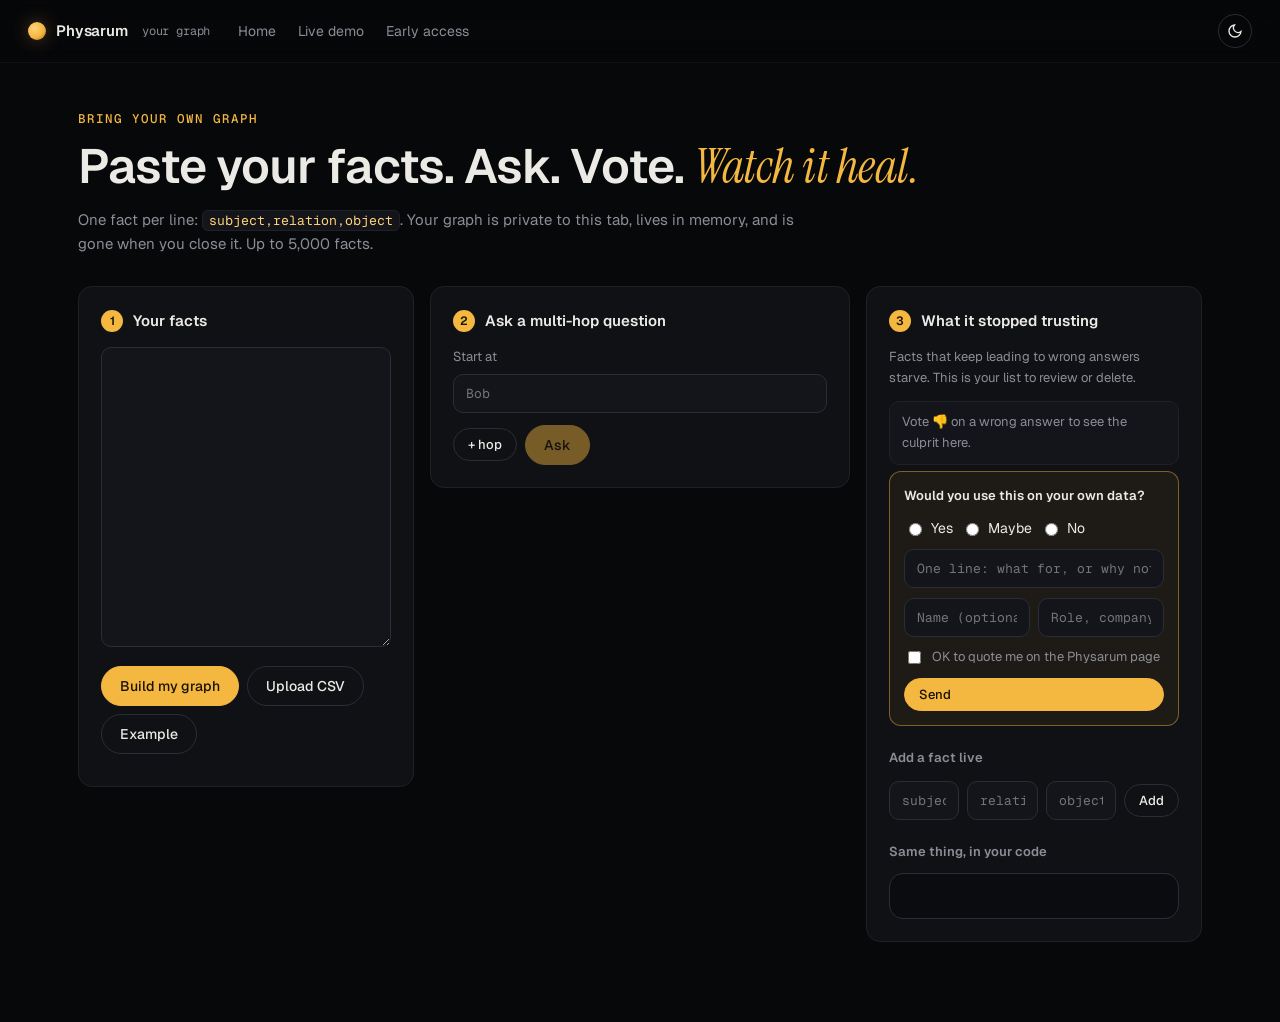
==== static/try.html @ 5b7f93e4 "Initial commit: Physarum" ====
<!doctype html>
<html lang="en">
  <head>
    <meta charset="utf-8" />
    <meta name="viewport" content="width=device-width, initial-scale=1" />
    <title>Try it on your graph · Physarum</title>
    <link
      rel="icon"
      href="data:image/svg+xml,%3Csvg xmlns='http://www.w3.org/2000/svg' viewBox='0 0 32 32'%3E%3Ccircle cx='16' cy='16' r='13' fill='%23f4b740'/%3E%3C/svg%3E"
    />
    <link rel="preconnect" href="https://fonts.googleapis.com" />
    <link rel="preconnect" href="https://fonts.gstatic.com" crossorigin />
    <link
      href="https://fonts.googleapis.com/css2?family=Geist:wght@300;400;500;600;700&family=Geist+Mono:wght@400;500&family=Instrument+Serif:ital@0;1&display=swap"
      rel="stylesheet"
    />
    <script src="/static/theme.js"></script>
    <link rel="stylesheet" href="/static/site.css" />
    <link rel="stylesheet" href="/static/try.css" />
  </head>
  <body>
    <nav class="nav">
      <a class="brand" href="/"><span class="mark"></span>Physarum<span class="for">your graph</span></a>
      <div class="links"><a href="/">Home</a><a href="/demo">Live demo</a><a href="/#plans">Early access</a></div>
      <div class="cta">
        <button
          class="theme-toggle"
          id="themeToggle"
          aria-label="Switch between light and dark theme"
          title="Light / dark"
        >
          <svg
            class="moon"
            viewBox="0 0 24 24"
            fill="none"
            stroke="currentColor"
            stroke-width="2"
            stroke-linecap="round"
          >
            <path d="M21 12.8A9 9 0 1 1 11.2 3a7 7 0 0 0 9.8 9.8z" /></svg
          ><svg
            class="sun"
            viewBox="0 0 24 24"
            fill="none"
            stroke="currentColor"
            stroke-width="2"
            stroke-linecap="round"
          >
            <circle cx="12" cy="12" r="4.5" />
            <path
              d="M12 2v2M12 20v2M4.9 4.9l1.4 1.4M17.7 17.7l1.4 1.4M2 12h2M20 12h2M4.9 19.1l1.4-1.4M17.7 6.3l1.4-1.4"
            />
          </svg>
        </button>
      </div>
    </nav>

    <main class="wrap play">
      <header class="phead">
        <div class="kicker">Bring your own graph</div>
        <h1>Paste your facts. Ask. Vote. <em>Watch it heal.</em></h1>
        <p class="dim">
          One fact per line: <code>subject,relation,object</code>. Your graph is private to this tab, lives in memory,
          and is gone when you close it. Up to 5,000 facts.
        </p>
      </header>

      <div class="pgrid">
        <section class="pcard">
          <div class="ptitle"><span class="num">1</span> Your facts</div>
          <textarea id="facts" spellcheck="false" aria-label="Facts, one per line"></textarea>
          <div class="row">
            <button class="btn primary" id="load">Build my graph</button>
            <label class="btn ghost" for="file"
              >Upload CSV<input id="file" type="file" accept=".csv,.txt" hidden
            /></label>
            <button class="btn ghost" id="example">Example</button>
          </div>
          <p class="note dim" id="loadNote"></p>
        </section>

        <section class="pcard">
          <div class="ptitle"><span class="num">2</span> Ask a multi-hop question</div>
          <div class="ask">
            <label>Start at <input id="subject" list="subjects" placeholder="Bob" /></label>
            <datalist id="subjects"></datalist>
            <div id="hops"></div>
            <div class="row">
              <button class="btn ghost sm" id="addHop">+ hop</button>
              <button class="btn primary" id="askBtn" disabled>Ask</button>
            </div>
          </div>

          <div class="answer" id="answer" hidden>
            <div class="aq dim" id="aq"></div>
            <div class="abig"><span id="aname"></span> <span class="tag" id="atag"></span></div>
            <div class="bar"><i id="abar"></i></div>
            <div class="apath mono" id="apath"></div>
            <div class="alts dim" id="alts"></div>
            <div class="row">
              <span class="dim">Is that right?</span>
              <button class="btn ghost" id="yes">👍 Right</button>
              <button class="btn ghost" id="no">👎 Wrong</button>
            </div>
            <p class="delta" id="delta"></p>
          </div>
        </section>

        <section class="pcard">
          <div class="ptitle"><span class="num">3</span> What it stopped trusting</div>
          <p class="dim small">
            Facts that keep leading to wrong answers starve. This is your list to review or delete.
          </p>
          <ul class="audit" id="audit">
            <li class="dim">Vote 👎 on a wrong answer to see the culprit here.</li>
          </ul>
          <form class="survey" id="survey" hidden>
            <div class="ptitle sub">Would you use this on your own data?</div>
            <div class="row seg3">
              <label><input type="radio" name="would_use" value="yes" required /> Yes</label>
              <label><input type="radio" name="would_use" value="maybe" /> Maybe</label>
              <label><input type="radio" name="would_use" value="no" /> No</label>
            </div>
            <input name="quote" placeholder="One line: what for, or why not?" maxlength="280" />
            <div class="row two">
              <input name="name" placeholder="Name (optional)" /><input
                name="role"
                placeholder="Role, company (optional)"
              />
            </div>
            <label class="consent"><input type="checkbox" name="consent" /> OK to quote me on the Physarum page</label>
            <button class="btn primary sm" type="submit">Send</button>
          </form>
          <div class="ptitle sub">Add a fact live</div>
          <div class="row addf">
            <input id="fs" placeholder="subject" /><input id="fr" placeholder="relation" /><input
              id="fo"
              placeholder="object"
            /><button class="btn ghost sm" id="addFact">Add</button>
          </div>
          <div class="ptitle sub">Same thing, in your code</div>
          <pre class="code small"><code id="snippet"></code></pre>
        </section>
      </div>
    </main>
    <div class="toast" id="toast"></div>
    <script src="/static/try.js"></script>
  </body>
</html>
---- static/site.css ----
:root {
  --bg: #07080a;
  --bg2: #0c0d10;
  --panel: #101115;
  --panel2: #15161b;
  --line: #1f2128;
  --line2: #2a2d36;
  --ink: #eceae4;
  --dim: #8b8d96;
  --faint: #55585f;
  --gold: #f4b740;
  --gold2: #ffd27a;
  --goldglow: rgba(244, 183, 64, 0.35);
  --amber-ink: #1a1204;
  --good: #7ee0a1;
  --bad: #ff7a6b;
  --blue: #8fb8ff;
  --glass: rgba(7, 8, 10, 0.62);
  --glass2: rgba(16, 17, 21, 0.86);
  --overlay: rgba(16, 15, 11, 0.96);
  --scrim: rgba(4, 4, 6, 0.78);
  --spot: rgba(3, 3, 5, 0.74);
  --sunk: #14151a;
  --hover: #1b1c22;
  --track: #202128;
  --btn: #1f1b10;
  --codebg: #0b0c0f;
  --dish: radial-gradient(ellipse at 50% 45%, #141209 0%, #0c0b08 55%, #08080a 100%);
  --hop: #2b2518;
  --leaf: #16140e;
  --tube-lo: #6e4033;
  --tube-hi: #f4b740;
  --heroink: #c9c7c0;
  --text2: #bdbbb4;
  --r: 14px;
  --sans: "Geist", system-ui, -apple-system, sans-serif;
  --mono: "Geist Mono", ui-monospace, monospace;
  --serif: "Instrument Serif", Georgia, serif;
}
[data-theme="light"] {
  --bg: #f6f4ef;
  --bg2: #efece5;
  --panel: #ffffff;
  --panel2: #fbfaf7;
  --line: #e6e1d6;
  --line2: #d8d2c4;
  --ink: #1b1915;
  --dim: #6a665d;
  --faint: #9a958a;
  --gold: #d28a00;
  --gold2: #a86a00;
  --goldglow: rgba(210, 138, 0, 0.25);
  --amber-ink: #1a1204;
  --good: #16884a;
  --bad: #cf3f2e;
  --blue: #2f66d0;
  --glass: rgba(246, 244, 239, 0.78);
  --glass2: rgba(255, 255, 255, 0.9);
  --overlay: rgba(255, 253, 248, 0.97);
  --scrim: rgba(30, 26, 18, 0.35);
  --spot: rgba(30, 26, 18, 0.45);
  --sunk: #f3f0e9;
  --hover: #f1ede4;
  --track: #ebe6db;
  --btn: #fff6e2;
  --dish: radial-gradient(ellipse at 50% 45%, #fffaf0 0%, #f8f3e8 60%, #f2ece0 100%);
  --hop: #f3e3bf;
  --leaf: #fffdf8;
  --tube-lo: #c9b8a6;
  --tube-hi: #d28a00;
  --heroink: #3d3a33;
  --text2: #4a463f;
}
* {
  box-sizing: border-box;
}
body,
.panel,
.card,
.stat,
.mission,
.side,
.answer,
.dish,
.topbar,
.nav {
  transition:
    background-color 0.35s,
    border-color 0.35s,
    color 0.35s;
}
.theme-toggle {
  width: 34px;
  height: 34px;
  border-radius: 50%;
  border: 1px solid var(--line2);
  background: transparent;
  color: var(--ink);
  display: inline-grid;
  place-items: center;
  cursor: pointer;
  transition: all 0.2s;
}
.theme-toggle:hover {
  border-color: var(--gold);
  color: var(--gold);
}
.theme-toggle svg {
  width: 16px;
  height: 16px;
}
.theme-toggle .sun {
  display: none;
}
[data-theme="light"] .theme-toggle .sun {
  display: block;
}
[data-theme="light"] .theme-toggle .moon {
  display: none;
}
[data-theme="light"] .hero-fade {
  background:
    radial-gradient(
      ellipse 60% 70% at 30% 50%,
      rgba(246, 244, 239, 0.94) 0%,
      rgba(246, 244, 239, 0.6) 55%,
      rgba(246, 244, 239, 0.15) 100%
    ),
    linear-gradient(180deg, transparent 70%, var(--bg) 100%);
}
[data-theme="light"] .qa-card,
[data-theme="light"] .code {
  box-shadow: 0 24px 60px -30px rgba(60, 45, 10, 0.25);
}
[data-theme="light"] .stat .num {
  background: linear-gradient(180deg, #c47f00, #9a6100);
  -webkit-background-clip: text;
  background-clip: text;
}
[data-theme="light"] code {
  background: #fbf3df;
  border-color: #efe0bb;
  color: #8a5600;
}
[data-theme="light"] .code code {
  background: none;
  color: inherit;
}
[data-theme="light"] p {
  color: #4a463f;
}
[data-theme="light"] .lede {
  color: var(--heroink);
}
[data-theme="light"] .mini .n {
  fill: #fff3d6;
}
[data-theme="light"] .mini .flow {
  stroke: #a86a00;
}
[data-theme="light"] blockquote {
  color: var(--ink);
}
html {
  scroll-behavior: smooth;
}
body {
  margin: 0;
  background: var(--bg);
  color: var(--ink);
  font: 15px/1.6 var(--sans);
  -webkit-font-smoothing: antialiased;
}
a {
  color: inherit;
  text-decoration: none;
}
code {
  font-family: var(--mono);
  font-size: 0.88em;
  background: var(--sunk);
  border: 1px solid var(--line);
  padding: 1px 6px;
  border-radius: 6px;
  color: var(--gold2);
}
.mono {
  font-family: var(--mono);
}
.dim {
  color: var(--dim);
}
.wrap {
  max-width: 1180px;
  margin: 0 auto;
  padding-left: 28px;
  padding-right: 28px;
}

/* buttons */
.btn {
  display: inline-flex;
  align-items: center;
  gap: 10px;
  border-radius: 999px;
  font: 500 14px var(--sans);
  border: 1px solid var(--line2);
  padding: 10px 18px;
  transition: all 0.2s;
  cursor: pointer;
  background: transparent;
  color: var(--ink);
}
.btn.sm {
  padding: 7px 14px;
  font-size: 13px;
}
.btn.lg {
  padding: 14px 24px;
  font-size: 15px;
}
.btn.primary {
  background: var(--gold);
  color: var(--amber-ink);
  border-color: var(--gold);
  box-shadow: 0 0 0 0 var(--goldglow);
}
.btn.primary:hover {
  background: var(--gold2);
  box-shadow: 0 0 32px 2px var(--goldglow);
  transform: translateY(-1px);
}
.btn.ghost:hover {
  border-color: var(--gold);
  color: var(--gold2);
}
.btn .play {
  font-size: 11px;
  width: 22px;
  height: 22px;
  border-radius: 50%;
  background: var(--amber-ink);
  color: var(--gold);
  display: inline-grid;
  place-items: center;
}
.btn:disabled {
  opacity: 0.45;
  cursor: not-allowed;
  transform: none;
  box-shadow: none;
}

/* nav */
.nav {
  position: fixed;
  top: 0;
  left: 0;
  right: 0;
  z-index: 50;
  display: flex;
  align-items: center;
  gap: 28px;
  padding: 14px 28px;
  background: var(--glass);
  backdrop-filter: blur(14px);
  border-bottom: 1px solid rgba(255, 255, 255, 0.04);
}
.brand {
  display: flex;
  align-items: center;
  gap: 10px;
  font-weight: 600;
  letter-spacing: -0.01em;
}
.brand .for {
  font: 400 12px var(--mono);
  color: var(--dim);
  margin-left: 4px;
}
.mark {
  display: inline-block;
  width: 18px;
  height: 18px;
  border-radius: 50%;
  background: radial-gradient(circle at 35% 35%, var(--gold2), var(--gold) 55%, #a86f10);
  box-shadow: 0 0 18px var(--goldglow);
}
.nav .links {
  display: flex;
  gap: 22px;
  font-size: 14px;
  color: var(--dim);
}
.nav .links a:hover {
  color: var(--ink);
}
.nav .cta {
  margin-left: auto;
  display: flex;
  gap: 10px;
}

/* hero */
.hero {
  position: relative;
  min-height: 100vh;
  display: flex;
  align-items: center;
  overflow: hidden;
  padding-top: 80px;
}
#mold {
  position: absolute;
  inset: 0;
  width: 100%;
  height: 100%;
  opacity: 0.95;
}
.hero-fade {
  position: absolute;
  inset: 0;
  background:
    radial-gradient(
      ellipse 60% 70% at 30% 50%,
      rgba(7, 8, 10, 0.92) 0%,
      rgba(7, 8, 10, 0.55) 55%,
      rgba(7, 8, 10, 0.15) 100%
    ),
    linear-gradient(180deg, transparent 70%, var(--bg) 100%);
  pointer-events: none;
}
.hero-inner {
  position: relative;
  max-width: 1180px;
  margin: 0 auto;
  padding: 0 28px;
  width: 100%;
}
.eyebrow {
  display: inline-flex;
  align-items: center;
  gap: 10px;
  font: 500 12.5px var(--mono);
  color: var(--gold2);
  border: 1px solid rgba(244, 183, 64, 0.25);
  background: rgba(244, 183, 64, 0.06);
  padding: 6px 12px;
  border-radius: 999px;
}
.pulse {
  width: 7px;
  height: 7px;
  border-radius: 50%;
  background: var(--gold);
  box-shadow: 0 0 0 0 var(--goldglow);
  animation: pulse 2s infinite;
}
@keyframes pulse {
  0% {
    box-shadow: 0 0 0 0 rgba(244, 183, 64, 0.6);
  }
  70% {
    box-shadow: 0 0 0 10px rgba(244, 183, 64, 0);
  }
  100% {
    box-shadow: 0 0 0 0 rgba(244, 183, 64, 0);
  }
}
h1 {
  font: 600 clamp(42px, 6.2vw, 82px)/1.02 var(--sans);
  letter-spacing: -0.035em;
  margin: 22px 0 22px;
  max-width: 900px;
}
h1 em,
h2 em {
  font-family: var(--serif);
  font-style: italic;
  font-weight: 400;
  color: var(--gold2);
  letter-spacing: -0.01em;
}
.lede {
  font-size: 18.5px;
  line-height: 1.6;
  color: var(--heroink);
  max-width: 640px;
  margin: 0 0 32px;
}
.hero-cta {
  display: flex;
  gap: 12px;
  flex-wrap: wrap;
}
.chips {
  display: flex;
  gap: 10px;
  flex-wrap: wrap;
  margin-top: 34px;
}
.chip {
  font: 12.5px var(--mono);
  color: var(--dim);
  border: 1px solid var(--line2);
  background: var(--glass2);
  padding: 6px 11px;
  border-radius: 999px;
}
.chip i {
  color: var(--gold);
  font-style: normal;
  margin-right: 4px;
}
.chip code {
  background: none;
  border: none;
  padding: 0;
}
.hero-caption {
  position: absolute;
  right: 28px;
  bottom: 26px;
  font-size: 11px;
  color: var(--faint);
}

/* stats */
.stats {
  max-width: 1124px;
  margin: -40px auto 0;
  padding: 0;
  display: grid;
  grid-template-columns: repeat(4, 1fr);
  gap: 1px;
  background: var(--line);
  border: 1px solid var(--line);
  border-radius: var(--r);
  overflow: hidden;
  position: relative;
  z-index: 3;
}
.stat {
  background: var(--panel);
  padding: 26px 24px;
}
.stat .num {
  font: 600 46px/1 var(--sans);
  letter-spacing: -0.03em;
  background: linear-gradient(180deg, var(--gold2), var(--gold));
  -webkit-background-clip: text;
  background-clip: text;
  color: transparent;
}
.stat .lbl {
  margin-top: 10px;
  font-size: 13.5px;
  color: var(--dim);
  line-height: 1.45;
}
.stat .lbl b {
  color: var(--ink);
  font-weight: 500;
}
.stat .lbl span {
  font: 12px var(--mono);
  color: var(--faint);
}

/* sections */
section {
  padding: 110px 0 0;
}
.kicker {
  font: 500 12.5px var(--mono);
  color: var(--gold);
  letter-spacing: 0.08em;
  text-transform: uppercase;
  margin-bottom: 14px;
}
h2 {
  font: 600 clamp(30px, 3.8vw, 48px)/1.08 var(--sans);
  letter-spacing: -0.03em;
  margin: 0 0 18px;
  max-width: 760px;
}
h3 {
  font: 600 18px/1.3 var(--sans);
  letter-spacing: -0.01em;
  margin: 0 0 8px;
}
p {
  color: var(--text2);
}
.sub {
  max-width: 760px;
  color: var(--dim);
}
.split {
  display: grid;
  grid-template-columns: 1.05fr 1fr;
  gap: 56px;
  align-items: center;
}

.qa-card {
  background: linear-gradient(180deg, var(--panel2), var(--panel));
  border: 1px solid var(--line2);
  border-radius: 18px;
  padding: 24px;
  box-shadow: 0 30px 80px -30px rgba(0, 0, 0, 0.8);
}
.qa-q {
  font-size: 14px;
  color: var(--ink);
  margin-bottom: 16px;
}
.qa-row {
  display: grid;
  grid-template-columns: 120px 1fr auto;
  align-items: center;
  gap: 12px;
  padding: 12px 14px;
  border-radius: 10px;
  margin-bottom: 8px;
  border: 1px solid var(--line);
}
.qa-row .who {
  font: 12px var(--mono);
  color: var(--dim);
}
.qa-row .ans {
  font-weight: 600;
  font-size: 17px;
}
.qa-row .tag {
  font: 11px var(--mono);
  padding: 3px 8px;
  border-radius: 999px;
}
.qa-row.bad .ans {
  color: var(--bad);
  text-decoration: line-through;
  text-decoration-thickness: 1px;
}
.qa-row.bad .tag {
  background: rgba(255, 122, 107, 0.1);
  color: var(--bad);
}
.qa-row.good {
  border-color: rgba(126, 224, 161, 0.25);
  background: rgba(126, 224, 161, 0.04);
}
.qa-row.good .ans {
  color: var(--good);
}
.qa-row.good .tag {
  background: rgba(126, 224, 161, 0.1);
  color: var(--good);
}
.qa-foot {
  margin-top: 14px;
  font-size: 12px;
  color: var(--faint);
}
.qa-foot b {
  color: var(--gold2);
  font-weight: 500;
}

.steps {
  display: grid;
  grid-template-columns: repeat(3, 1fr);
  gap: 16px;
  margin-top: 34px;
}
.step {
  background: var(--panel);
  border: 1px solid var(--line);
  border-radius: var(--r);
  padding: 24px;
}
.sn {
  font-size: 12px;
  color: var(--gold);
  margin-bottom: 12px;
}
.step p {
  font-size: 14px;
  margin: 0 0 16px;
}
.mini {
  width: 100%;
  height: 70px;
}
.mini .n {
  fill: #2a2418;
  stroke: var(--gold);
  stroke-width: 1.5;
}
.mini .n.src {
  fill: var(--gold);
}
.mini .n.ans {
  fill: #13241a;
  stroke: var(--good);
}
.mini .e {
  fill: none;
  stroke-linecap: round;
}
.mini .thick {
  stroke: var(--gold);
  stroke-width: 5;
  filter: drop-shadow(0 0 6px rgba(244, 183, 64, 0.6));
}
.mini .thin {
  stroke: #5a3a30;
  stroke-width: 1.2;
  stroke-dasharray: 3 4;
}
.mini .starve {
  stroke: #7a4a3a;
  stroke-width: 1.2;
  stroke-dasharray: 2 4;
}
.mini .flow {
  fill: none;
  stroke: #fff4c9;
  stroke-width: 2;
  stroke-dasharray: 3 12;
  animation: flow 1.2s linear infinite;
}
@keyframes flow {
  to {
    stroke-dashoffset: -30;
  }
}
.votes {
  display: flex;
  gap: 10px;
  font-size: 22px;
}
.votes span {
  border: 1px solid var(--line2);
  border-radius: 10px;
  padding: 6px 12px;
  background: var(--bg2);
}
.votes .mono {
  font-size: 13px;
  display: grid;
  place-items: center;
  color: var(--dim);
}

.cards {
  display: grid;
  grid-template-columns: repeat(3, 1fr);
  gap: 16px;
  margin-top: 34px;
}
.card {
  position: relative;
  background: var(--panel);
  border: 1px solid var(--line);
  border-radius: var(--r);
  padding: 26px;
  transition:
    border-color 0.25s,
    transform 0.25s;
  overflow: hidden;
}
.card:before {
  content: "";
  position: absolute;
  inset: -1px;
  background: radial-gradient(400px circle at var(--mx, 50%) var(--my, 0%), rgba(244, 183, 64, 0.14), transparent 40%);
  opacity: 0;
  transition: opacity 0.3s;
  pointer-events: none;
}
.card:hover {
  border-color: var(--line2);
  transform: translateY(-2px);
}
.card:hover:before {
  opacity: 1;
}
.cn {
  font-size: 12px;
  color: var(--gold);
  margin-bottom: 26px;
}
.card p {
  font-size: 14px;
  margin: 0;
}

.bench {
  display: grid;
  grid-template-columns: repeat(4, 1fr);
  gap: 16px;
  margin: 34px 0 24px;
}
.bcard {
  background: var(--panel);
  border: 1px solid var(--line);
  border-radius: var(--r);
  padding: 22px;
}
.bcard .big {
  font: 600 40px/1 var(--sans);
  letter-spacing: -0.03em;
  color: var(--gold2);
}
.bcard .big small {
  font-size: 16px;
  color: var(--dim);
  font-weight: 400;
  margin-left: 6px;
}
.bcard .t {
  font-weight: 500;
  margin-top: 10px;
}
.bcard .d {
  font: 12px var(--mono);
  color: var(--faint);
  margin-top: 6px;
}
.bar2 {
  height: 6px;
  border-radius: 3px;
  background: var(--track);
  margin-top: 14px;
  position: relative;
  overflow: hidden;
}
.bar2 i {
  position: absolute;
  left: 0;
  top: 0;
  bottom: 0;
  background: linear-gradient(90deg, var(--gold), var(--gold2));
  border-radius: 3px;
  width: 0;
  transition: width 1.4s cubic-bezier(0.2, 0.8, 0.2, 1);
}
.bar2 b {
  position: absolute;
  top: -3px;
  bottom: -3px;
  width: 2px;
  background: #6b6d75;
}
.table-wrap {
  border: 1px solid var(--line);
  border-radius: var(--r);
  overflow: hidden;
}
.cmp {
  width: 100%;
  border-collapse: collapse;
  font-size: 14px;
}
.cmp th,
.cmp td {
  padding: 14px 18px;
  text-align: left;
  border-bottom: 1px solid var(--line);
}
.cmp th {
  font: 500 12px var(--mono);
  color: var(--dim);
  background: var(--panel);
}
.cmp td {
  color: var(--text2);
}
.cmp tr:last-child td {
  border-bottom: none;
}
.cmp .hl {
  color: var(--gold2);
}
.cmp td.hl {
  font-weight: 600;
  background: rgba(244, 183, 64, 0.04);
}
.foot {
  font-size: 12px;
  margin-top: 14px;
}

.mini-table {
  width: 100%;
  border-collapse: collapse;
  font-size: 13px;
  margin-top: 20px;
}
.mini-table th,
.mini-table td {
  padding: 9px 10px;
  border-bottom: 1px solid var(--line);
  text-align: left;
  vertical-align: top;
}
.mini-table th {
  font: 500 11.5px var(--mono);
  color: var(--dim);
}
.mini-table td {
  color: var(--text2);
}
.code {
  background: var(--codebg);
  border: 1px solid var(--line2);
  border-radius: var(--r);
  padding: 22px;
  font: 12.6px/1.7 var(--mono);
  color: #d8d6cf;
  overflow: auto;
  margin: 0;
  box-shadow: 0 30px 80px -30px rgba(0, 0, 0, 0.8);
}
.code .c {
  color: #5f6270;
}
.code .k {
  color: var(--gold2);
}

.sci {
  border: 1px solid var(--line);
  border-radius: 22px;
  padding: 56px;
  background: radial-gradient(700px 300px at 85% 0%, rgba(244, 183, 64, 0.09), transparent 60%), var(--panel);
  text-align: center;
}
blockquote {
  font: 400 clamp(24px, 3vw, 38px)/1.25 var(--serif);
  margin: 0 auto 22px;
  max-width: 900px;
  color: var(--ink);
}
blockquote em {
  color: var(--gold2);
}
.refs {
  font-size: 12px;
  color: var(--faint);
}

details {
  border-bottom: 1px solid var(--line);
  padding: 18px 0;
  max-width: 860px;
}
summary {
  cursor: pointer;
  font-weight: 500;
  font-size: 16px;
  list-style: none;
  display: flex;
  justify-content: space-between;
}
summary:after {
  content: "+";
  color: var(--gold);
  font-family: var(--mono);
}
details[open] summary:after {
  content: "–";
}
details p {
  margin: 12px 0 0;
  font-size: 14.5px;
}
.final {
  text-align: center;
  padding-top: 120px;
}
.final h2 {
  margin: 0 auto 12px;
}
.final .hero-cta {
  justify-content: center;
  margin-top: 24px;
}
.footer {
  display: flex;
  justify-content: space-between;
  align-items: center;
  padding: 60px 28px 40px;
  margin-top: 100px;
  border-top: 1px solid var(--line);
  font-size: 13px;
  gap: 20px;
}
.footer .mark {
  width: 12px;
  height: 12px;
  vertical-align: -1px;
  margin-right: 6px;
}

.reveal {
  opacity: 0;
  transform: translateY(18px);
  transition:
    opacity 0.8s cubic-bezier(0.2, 0.8, 0.2, 1),
    transform 0.8s cubic-bezier(0.2, 0.8, 0.2, 1);
}
.reveal.in {
  opacity: 1;
  transform: none;
}
@media (max-width: 900px) {
  .nav .links {
    display: none;
  }
  .stats,
  .bench {
    grid-template-columns: 1fr 1fr;
  }
  .steps,
  .cards,
  .split {
    grid-template-columns: 1fr;
  }
  .hero-caption {
    display: none;
  }
}
@media (prefers-reduced-motion: reduce) {
  .reveal {
    opacity: 1;
    transform: none;
    transition: none;
  }
}
.code code {
  background: none;
  border: none;
  padding: 0;
  color: inherit;
  font-size: inherit;
}
.btn {
  white-space: nowrap;
}
@media (max-width: 640px) {
  .nav {
    padding: 12px 16px;
    gap: 12px;
  }
  .nav .for,
  #ghLink {
    display: none;
  }
  .hero-inner {
    padding: 0 18px;
  }
  .wrap {
    padding-left: 18px;
    padding-right: 18px;
  }
  .stats {
    margin: -20px 18px 0;
  }
  .footer {
    flex-direction: column;
    align-items: flex-start;
  }
}

.waitlist {
  margin-top: 22px;
  display: grid;
  grid-template-columns: 1.4fr 1fr 1fr 1.2fr auto;
  gap: 10px;
  align-items: center;
  background: var(--panel);
  border: 1px solid var(--line2);
  border-radius: var(--r);
  padding: 22px;
}
.waitlist h3 {
  margin: 0 0 4px;
}
.waitlist p {
  margin: 0;
  font-size: 13px;
}
.waitlist input {
  background: var(--sunk);
  border: 1px solid var(--line2);
  border-radius: 10px;
  color: var(--ink);
  font: 14px var(--sans);
  padding: 11px 12px;
  outline: none;
  min-width: 0;
}
.waitlist input:focus {
  border-color: var(--gold);
}
.waitlist .wmsg {
  grid-column: 1 / -1;
  font-size: 12px;
}
.waitlist .wmsg.ok {
  color: var(--good);
}
@media (max-width: 1000px) {
  .waitlist {
    grid-template-columns: 1fr;
  }
}

.evid {
  grid-template-columns: repeat(4, 1fr);
}
.evid .card {
  color: inherit;
  text-decoration: none;
  display: flex;
  flex-direction: column;
  gap: 10px;
}
.evid .big {
  font: 600 38px var(--sans);
  letter-spacing: -0.02em;
  color: var(--gold);
}
.evid .src {
  font-size: 11px;
  color: var(--dim);
  margin-top: auto;
}
.vs {
  margin-top: 26px;
  overflow-x: auto;
}
.vs table {
  width: 100%;
  border-collapse: collapse;
  font-size: 14px;
  background: var(--panel);
  border: 1px solid var(--line);
  border-radius: var(--r);
  overflow: hidden;
}
.vs th,
.vs td {
  text-align: left;
  padding: 12px 16px;
  border-bottom: 1px solid var(--line);
  vertical-align: top;
}
.vs th {
  font-weight: 600;
}
.vs td:first-child {
  color: var(--dim);
  width: 26%;
}
.vs .us {
  background: color-mix(in srgb, var(--gold) 9%, transparent);
  color: var(--ink);
  font-weight: 500;
}
.vs p {
  margin-top: 12px;
}
.traction {
  margin-top: 22px;
  background: var(--panel);
  border: 1px solid var(--line2);
  border-radius: var(--r);
  padding: 22px;
}
.tlive {
  font: 12px var(--mono);
  color: var(--good);
  display: flex;
  align-items: center;
  gap: 8px;
}
.tlive .dot {
  width: 8px;
  height: 8px;
  border-radius: 50%;
  background: var(--good);
  box-shadow: 0 0 10px var(--good);
}
.tnums {
  display: flex;
  flex-wrap: wrap;
  gap: 28px;
  margin-top: 14px;
}
.tnums div b {
  display: block;
  font: 600 28px var(--sans);
}
.tnums div span {
  font-size: 13px;
  color: var(--dim);
}
.quotes {
  display: grid;
  grid-template-columns: repeat(auto-fit, minmax(260px, 1fr));
  gap: 12px;
  margin-top: 18px;
}
.quotes blockquote {
  margin: 0;
  padding: 14px 16px;
  border-left: 2px solid var(--gold);
  background: var(--sunk);
  border-radius: 8px;
  font-size: 14px;
}
.quotes cite {
  display: block;
  margin-top: 6px;
  font: 12px var(--mono);
  color: var(--dim);
  font-style: normal;
}
@media (max-width: 1000px) {
  .evid {
    grid-template-columns: 1fr 1fr;
  }
}
---- static/try.css ----
.play {
  padding-top: 110px;
  padding-bottom: 80px;
}
.phead h1 {
  font-size: clamp(30px, 4vw, 48px);
  line-height: 1.08;
  letter-spacing: -0.02em;
  margin: 10px 0 12px;
}
.phead h1 em {
  font-family: var(--serif);
  font-style: italic;
  font-weight: 400;
  color: var(--gold);
}
.phead p {
  max-width: 720px;
}
.pgrid {
  display: grid;
  grid-template-columns: 1fr 1.25fr 1fr;
  gap: 16px;
  margin-top: 30px;
  align-items: start;
}
.pcard {
  background: var(--panel);
  border: 1px solid var(--line);
  border-radius: var(--r);
  padding: 22px;
  min-width: 0;
}
.ptitle {
  font-weight: 600;
  margin-bottom: 14px;
  display: flex;
  align-items: center;
  gap: 10px;
}
.ptitle.sub {
  margin: 22px 0 10px;
  font-size: 13px;
  color: var(--dim);
}
.num {
  width: 22px;
  height: 22px;
  border-radius: 50%;
  background: var(--gold);
  color: #1a1408;
  font: 600 12px var(--sans);
  display: inline-grid;
  place-items: center;
}
textarea,
.play input {
  width: 100%;
  background: var(--sunk);
  border: 1px solid var(--line2);
  border-radius: 10px;
  color: var(--ink);
  font: 13px var(--mono);
  padding: 10px 12px;
  outline: none;
}
textarea {
  height: 300px;
  resize: vertical;
  line-height: 1.55;
}
textarea:focus,
.play input:focus {
  border-color: var(--gold);
}
.row {
  display: flex;
  gap: 8px;
  align-items: center;
  flex-wrap: wrap;
  margin-top: 12px;
}
.note {
  font-size: 13px;
  margin: 10px 0 0;
}
.ask label {
  display: grid;
  gap: 6px;
  font-size: 13px;
  color: var(--dim);
  margin-top: 10px;
}
.hop {
  display: flex;
  gap: 8px;
  align-items: end;
}
.hop label {
  flex: 1;
}
.hop select {
  width: 100%;
  background: var(--sunk);
  border: 1px solid var(--line2);
  border-radius: 10px;
  color: var(--ink);
  font: 13px var(--mono);
  padding: 10px 12px;
}
.hop .x {
  background: none;
  border: 0;
  color: var(--faint);
  cursor: pointer;
  font-size: 18px;
  padding: 8px;
}
.answer {
  margin-top: 22px;
  border-top: 1px solid var(--line);
  padding-top: 18px;
}
.aq {
  font-size: 13px;
}
.abig {
  font-size: 30px;
  font-weight: 600;
  letter-spacing: -0.01em;
  margin: 6px 0 10px;
  display: flex;
  align-items: center;
  gap: 10px;
}
.tag {
  font: 500 11px var(--mono);
  padding: 3px 8px;
  border-radius: 999px;
  border: 1px solid var(--line2);
  color: var(--dim);
}
.tag.sure {
  color: var(--good);
  border-color: color-mix(in srgb, var(--good) 40%, transparent);
}
.tag.unsure {
  color: var(--gold);
  border-color: color-mix(in srgb, var(--gold) 40%, transparent);
}
.bar {
  height: 6px;
  background: var(--track);
  border-radius: 99px;
  overflow: hidden;
}
.bar i {
  display: block;
  height: 100%;
  background: var(--gold);
  border-radius: 99px;
  transition: width 0.6s cubic-bezier(0.2, 0.8, 0.2, 1);
}
.apath {
  font-size: 13px;
  margin: 12px 0 6px;
  color: var(--text2);
}
.alts {
  font-size: 13px;
}
.delta {
  font-size: 14px;
  min-height: 20px;
  margin: 12px 0 0;
}
.delta b {
  color: var(--gold);
}
.small {
  font-size: 13px;
}
.audit {
  list-style: none;
  padding: 0;
  margin: 0;
  display: grid;
  gap: 8px;
}
.audit li {
  font-size: 13px;
  padding: 10px 12px;
  border-radius: 10px;
  background: var(--sunk);
  border: 1px solid var(--line);
}
.audit li.flag {
  border-color: color-mix(in srgb, var(--bad) 45%, transparent);
}
.audit .m {
  font: 12px var(--mono);
  color: var(--dim);
  margin-top: 4px;
}
.addf input {
  flex: 1;
  min-width: 70px;
}
.code.small {
  font-size: 12px;
  white-space: pre-wrap;
}
.toast {
  position: fixed;
  bottom: 24px;
  left: 50%;
  transform: translate(-50%, 10px);
  background: var(--overlay);
  border: 1px solid rgba(244, 183, 64, 0.4);
  border-radius: 10px;
  padding: 10px 16px;
  font-size: 14px;
  opacity: 0;
  transition: all 0.3s;
  pointer-events: none;
  z-index: 50;
}
.toast.on {
  opacity: 1;
  transform: translate(-50%, 0);
}
@media (max-width: 1100px) {
  .pgrid {
    grid-template-columns: 1fr;
  }
}

.survey {
  display: grid;
  gap: 10px;
  margin-top: 6px;
  padding: 14px;
  border: 1px solid color-mix(in srgb, var(--gold) 45%, transparent);
  border-radius: 12px;
  background: color-mix(in srgb, var(--gold) 6%, transparent);
}
.survey .ptitle.sub {
  margin: 0;
  color: var(--ink);
}
.survey .row {
  margin-top: 0;
}
.seg3 label {
  display: flex;
  gap: 6px;
  align-items: center;
  font-size: 14px;
  cursor: pointer;
}
.seg3 input,
.consent input {
  width: auto;
  accent-color: var(--gold);
}
.survey .two input {
  flex: 1;
  min-width: 0;
}
.consent {
  font-size: 13px;
  color: var(--dim);
  display: flex;
  gap: 8px;
  align-items: center;
}
.survey .done {
  color: var(--good);
  font-size: 14px;
}
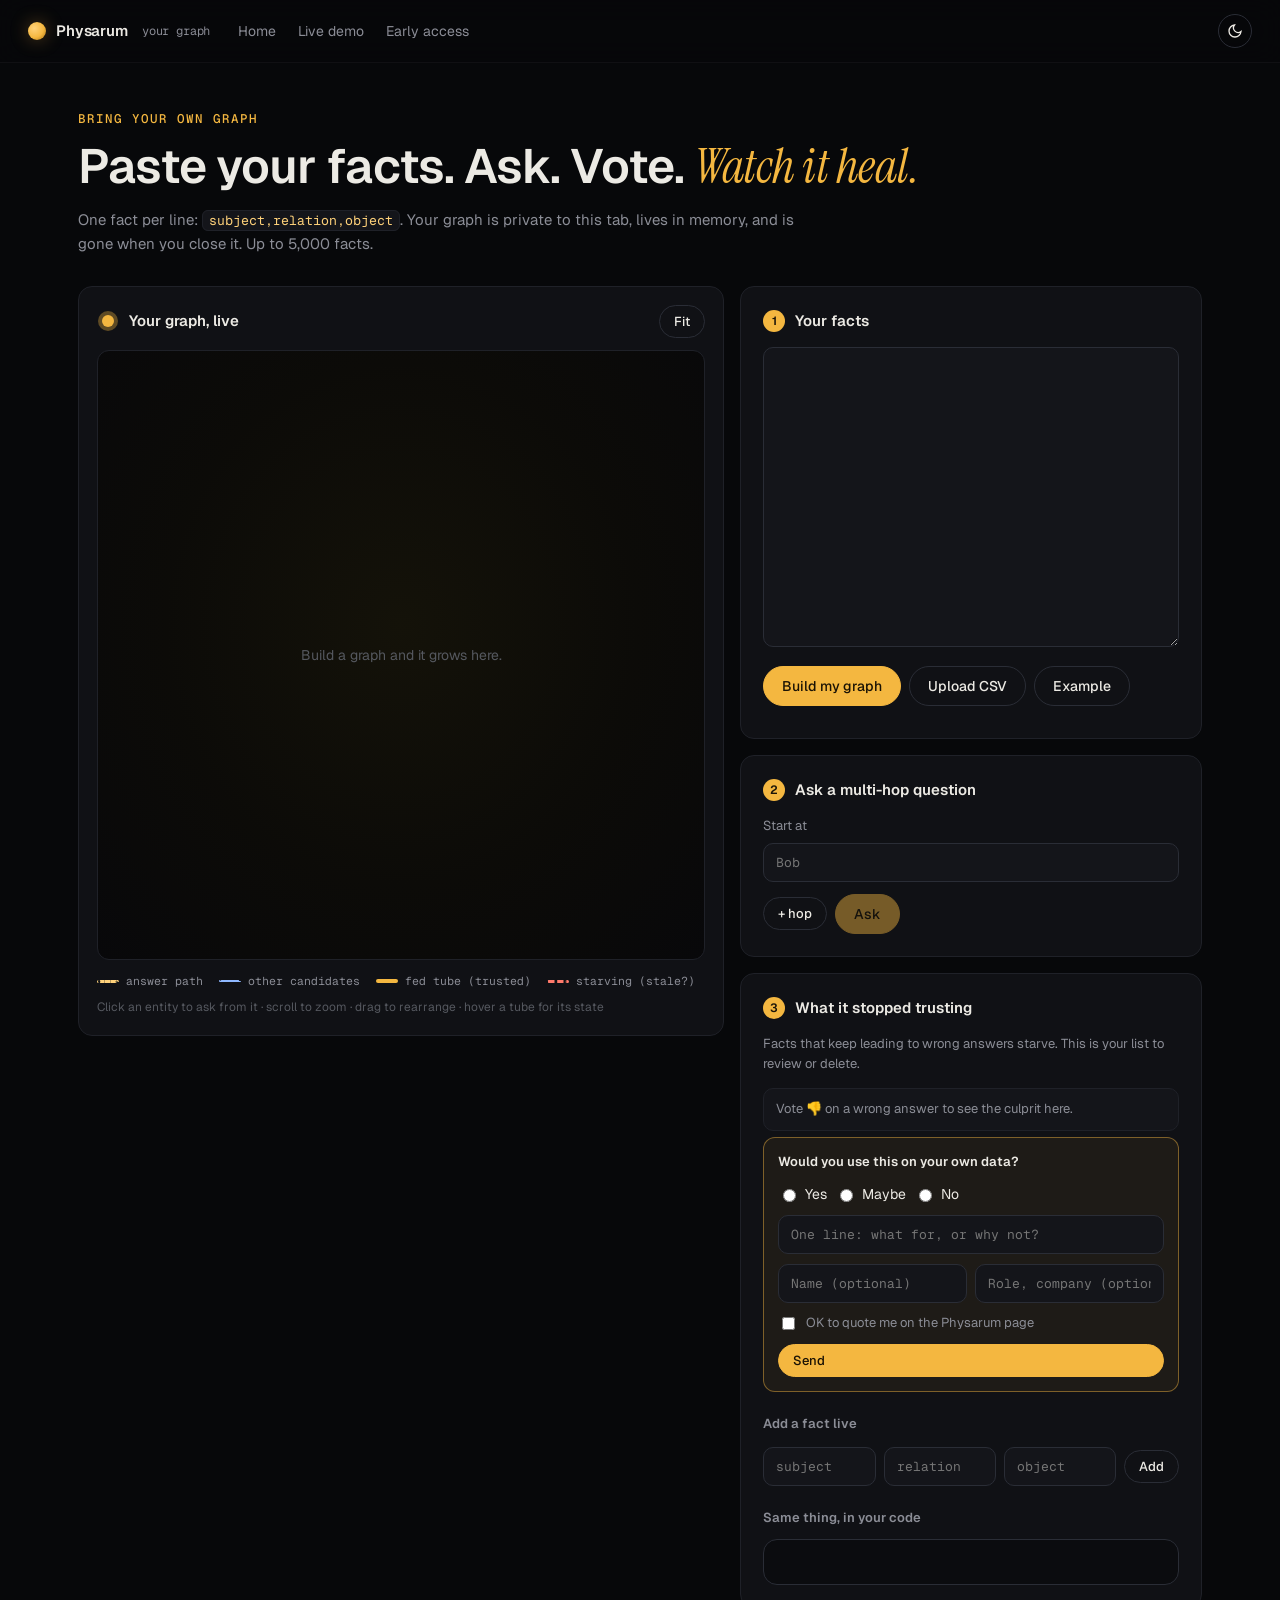
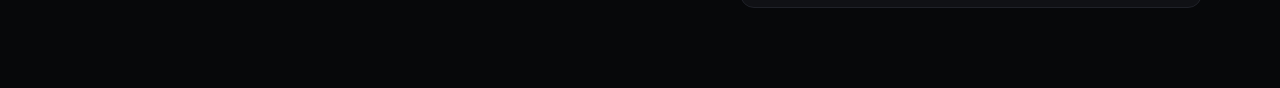
==== commit c64dcf0c: "Live graph diagram on /try; batched shared-colony writes (fix3)" ====
--- a/static/try.html
+++ b/static/try.html
@@ -64,6 +64,24 @@
           and is gone when you close it. Up to 5,000 facts.
         </p>
       </header>
+
+      <div class="playlayout">
+      <section class="pcard gcard" id="gcard" aria-label="Live diagram of your graph">
+        <div class="ghead">
+          <div class="ptitle"><span class="num live"></span> Your graph, live</div>
+          <span class="gmeta mono" id="gmeta"></span>
+          <button class="btn ghost sm" id="gFit" title="Fit the whole graph in view">Fit</button>
+        </div>
+        <div class="gstage">
+          <svg id="graph" role="img" aria-label="Diagram of your facts: entities and the relations between them"></svg>
+          <div class="gempty" id="gempty">Build a graph and it grows here.</div>
+        </div>
+        <div class="glegend mono">
+          <span><i class="sw path"></i>answer path</span><span><i class="sw alt"></i>other candidates</span
+          ><span><i class="sw fed"></i>fed tube (trusted)</span><span><i class="sw bad"></i>starving (stale?)</span>
+        </div>
+        <p class="ghint">Click an entity to ask from it · scroll to zoom · drag to rearrange · hover a tube for its state</p>
+      </section>
 
       <div class="pgrid">
         <section class="pcard">
@@ -142,8 +160,10 @@
           <pre class="code small"><code id="snippet"></code></pre>
         </section>
       </div>
+      </div>
     </main>
     <div class="toast" id="toast"></div>
+    <script src="/static/d3.min.js"></script>
     <script src="/static/try.js"></script>
   </body>
 </html>
--- a/static/site.css
+++ b/static/site.css
@@ -309,6 +309,8 @@
   align-items: center;
   overflow: hidden;
   padding-top: 80px;
+  /* keep hero content clear of the caption (bottom: 26px) and the stats panel, which overlaps by 40px */
+  padding-bottom: 120px;
 }
 #mold {
   position: absolute;
--- a/static/try.css
+++ b/static/try.css
@@ -278,3 +278,264 @@
   color: var(--good);
   font-size: 14px;
 }
+
+/* ---------- live graph diagram ---------- */
+.playlayout {
+  display: grid;
+  grid-template-columns: minmax(0, 1.4fr) minmax(360px, 1fr);
+  gap: 16px;
+  margin-top: 30px;
+  align-items: start;
+}
+.playlayout .pgrid {
+  grid-template-columns: 1fr;
+  margin-top: 0;
+}
+.gcard {
+  position: sticky;
+  top: 84px;
+  padding: 18px;
+}
+.ghead {
+  display: flex;
+  align-items: center;
+  gap: 12px;
+  margin-bottom: 12px;
+}
+.ghead .ptitle {
+  margin: 0;
+}
+.gmeta {
+  margin-left: auto;
+  font-size: 11.5px;
+  color: var(--faint);
+  text-align: right;
+}
+.num.live {
+  position: relative;
+  width: 12px;
+  height: 12px;
+  margin: 0 5px;
+  box-shadow: 0 0 0 4px var(--goldglow);
+  animation: livepulse 2s ease-in-out infinite;
+}
+@keyframes livepulse {
+  50% {
+    box-shadow: 0 0 0 8px transparent;
+  }
+}
+.gstage {
+  position: relative;
+  height: clamp(380px, calc(100vh - 290px), 720px);
+  border-radius: 12px;
+  border: 1px solid var(--line);
+  background: var(--dish);
+  overflow: hidden;
+}
+#graph {
+  display: block;
+  width: 100%;
+  height: 100%;
+  cursor: grab;
+  touch-action: none;
+}
+#graph:active {
+  cursor: grabbing;
+}
+.gempty {
+  position: absolute;
+  inset: 0;
+  display: grid;
+  place-items: center;
+  color: var(--faint);
+  font-size: 14px;
+  pointer-events: none;
+}
+.gempty[hidden] {
+  display: none;
+}
+.glegend {
+  display: flex;
+  flex-wrap: wrap;
+  gap: 6px 16px;
+  margin-top: 12px;
+  font-size: 11.5px;
+  color: var(--dim);
+}
+.glegend span {
+  display: inline-flex;
+  align-items: center;
+  gap: 7px;
+}
+.sw {
+  display: inline-block;
+  width: 22px;
+  height: 0;
+  border-top: 3px solid var(--line2);
+  border-radius: 2px;
+}
+.sw.path {
+  border-top: 3px dotted var(--gold2);
+}
+.sw.alt {
+  border-top: 2px dashed var(--blue);
+}
+.sw.fed {
+  border-top: 4px solid var(--gold);
+}
+.sw.bad {
+  border-top: 3px dashed var(--bad);
+}
+.ghint {
+  margin: 8px 0 0;
+  font-size: 12px;
+  color: var(--faint);
+}
+
+/* svg marks: colours come from theme tokens, so light/dark switch live */
+.gl {
+  fill: none;
+  stroke: var(--line2);
+  stroke-linecap: round;
+  transition:
+    stroke 0.6s,
+    opacity 0.6s;
+}
+.gl.fed {
+  stroke: var(--gold);
+}
+.gl.weak {
+  stroke: color-mix(in srgb, var(--bad) 55%, var(--line2));
+}
+.gl.bad {
+  stroke: var(--bad);
+  stroke-dasharray: 5 5;
+  opacity: 0.85;
+}
+.ah {
+  fill: var(--line2);
+}
+.ah.fed {
+  fill: var(--gold);
+}
+.ah.weak {
+  fill: color-mix(in srgb, var(--bad) 55%, var(--line2));
+}
+.ah.bad {
+  fill: var(--bad);
+}
+.gflow {
+  fill: none;
+  stroke-linecap: round;
+  pointer-events: none;
+}
+.gflow.path {
+  stroke: var(--gold2);
+  stroke-width: 3;
+  stroke-dasharray: 2 10;
+  animation: gflow 0.9s linear infinite;
+  filter: drop-shadow(0 0 4px var(--goldglow));
+}
+.gflow.alt {
+  stroke: var(--blue);
+  stroke-width: 1.6;
+  stroke-dasharray: 3 6;
+  opacity: 0.75;
+}
+@keyframes gflow {
+  to {
+    stroke-dashoffset: -12;
+  }
+}
+.gn {
+  cursor: pointer;
+}
+.gn circle.hit {
+  fill: transparent;
+  stroke: none;
+}
+.gn circle.dot {
+  fill: var(--panel2);
+  stroke: var(--faint);
+  stroke-width: 1.5;
+  transition:
+    fill 0.4s,
+    stroke 0.4s;
+}
+.gn.out circle.dot {
+  stroke: var(--dim);
+}
+.gn:hover circle.dot {
+  stroke: var(--gold);
+}
+.gn.onpath circle.dot {
+  stroke: var(--gold);
+  fill: color-mix(in srgb, var(--gold) 22%, var(--panel));
+}
+.gn.src circle.dot {
+  fill: var(--gold);
+  stroke: var(--gold2);
+}
+.gn.ans circle.dot {
+  fill: var(--gold2);
+  stroke: var(--gold);
+  stroke-width: 3;
+  filter: drop-shadow(0 0 6px var(--goldglow));
+}
+.gn text {
+  font: 12px var(--sans);
+  fill: var(--text2);
+  paint-order: stroke;
+  stroke: var(--panel);
+  stroke-width: 4px;
+  stroke-linejoin: round;
+  cursor: pointer;
+}
+.gn.onpath text,
+.gn.src text,
+.gn.ans text {
+  fill: var(--ink);
+  font-weight: 600;
+}
+.gel {
+  font: 10px var(--mono);
+  fill: var(--faint);
+  text-anchor: middle;
+  paint-order: stroke;
+  stroke: var(--panel);
+  stroke-width: 3px;
+  stroke-linejoin: round;
+  pointer-events: none;
+}
+.gel.hl {
+  fill: var(--gold2);
+}
+.gel.bad {
+  fill: var(--bad);
+}
+@media (prefers-reduced-motion: reduce) {
+  .gflow.path,
+  .num.live {
+    animation: none;
+  }
+}
+@media (max-width: 1100px) {
+  .playlayout {
+    grid-template-columns: 1fr;
+  }
+  .gcard {
+    position: relative;
+    top: 0;
+  }
+  .gstage {
+    height: 420px;
+  }
+}
+@media (max-width: 640px) {
+  .gstage {
+    height: 340px;
+  }
+  .gmeta {
+    display: none;
+  }
+}
